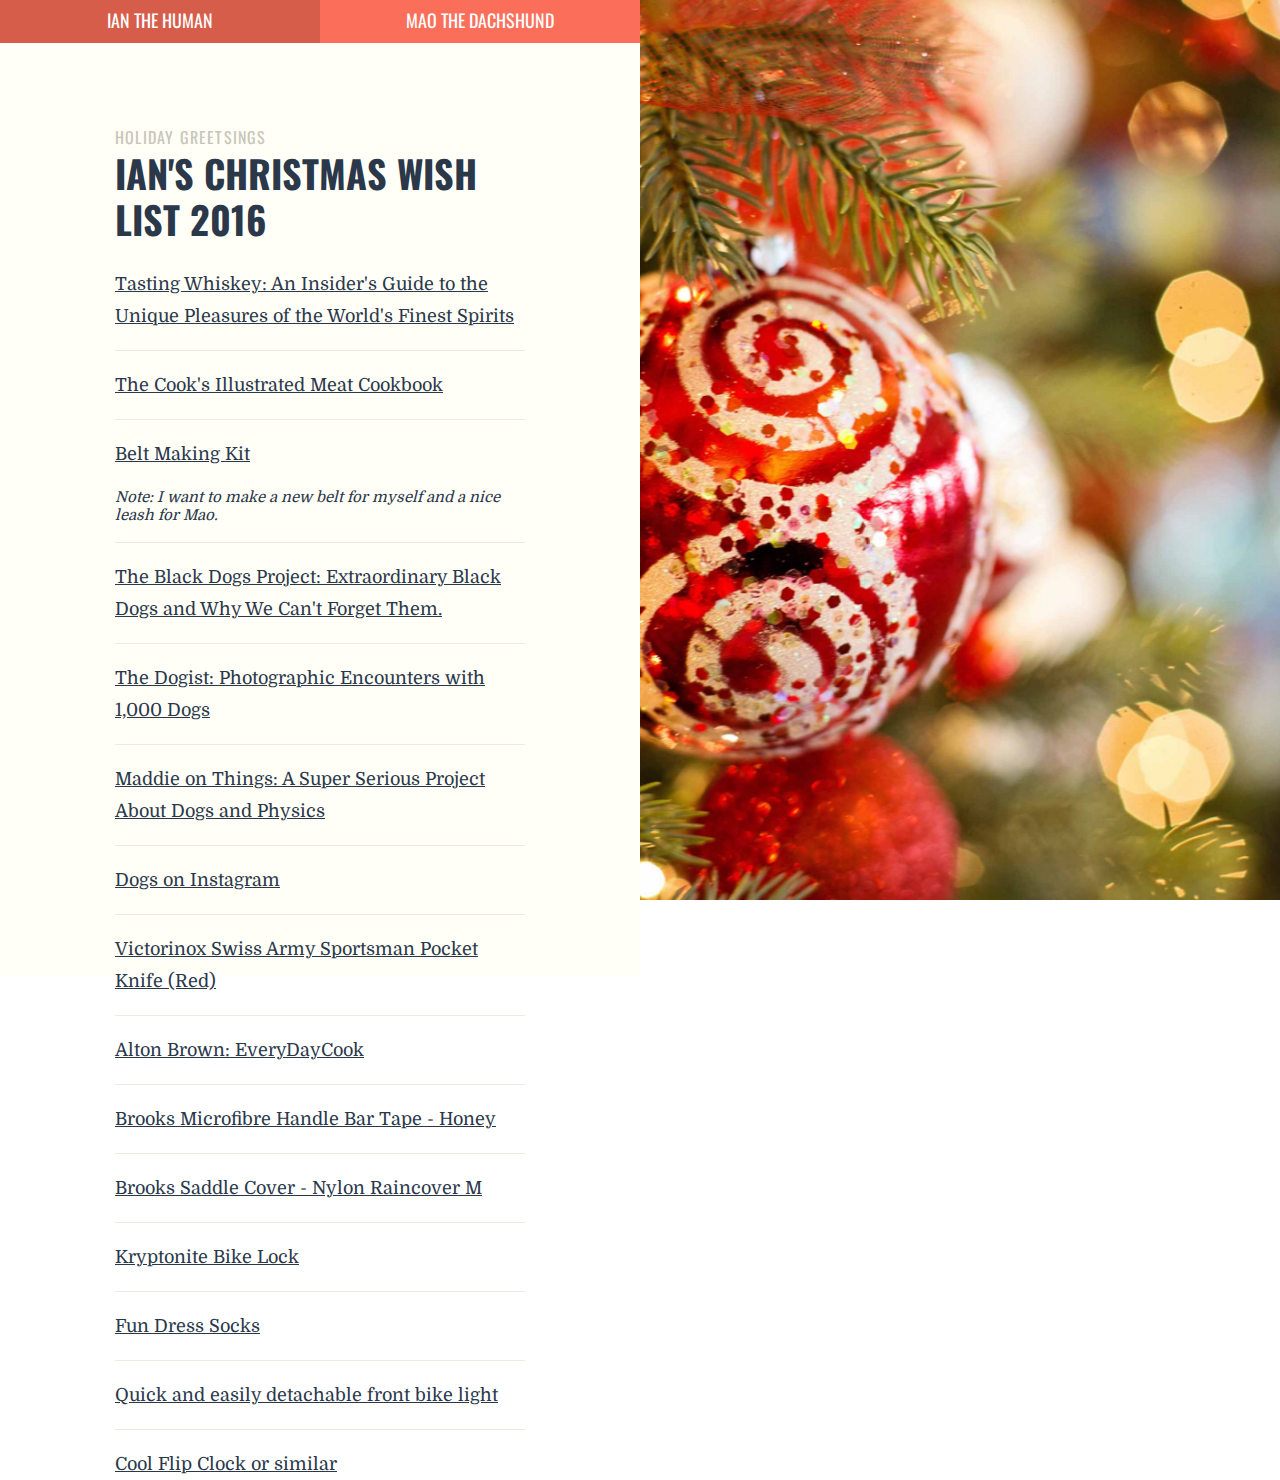
==== index.html @ 98490801 "Added cook books" ====
<DOCTYPE html>
    <head>
        <link rel="stylesheet" type="text/css" href="style.css">
        <link rel="stylesheet" type="text/css" href="mediaqueries.css">
        <link href="https://fonts.googleapis.com/css?family=Domine|Oswald" rel="stylesheet">
    </head>
    <body>
        <div class="main-content-container">
            <div class="navigation  flexbox">
                <a href="index.html" class="button  active">
                    Ian The Human
                </a>
                <a href="mao.html" class="button">
                    Mao The Dachshund
                </a>
            </div>
            <div class="main-content-scroll">
                <div class="main-content">
                    <div class="category-nav">

                    </div>
                    <div class="">
                        <div class="step-number">
                            Holiday Greetsings
                        </div>
                        <h1>Ian's Christmas Wish List 2016</h1>

                        <p>
                            <a href="https://smile.amazon.com/Tasting-Whiskey-Insiders-Pleasures-Spirits/dp/1612123015/" target="_blank">
                                Tasting Whiskey: An Insider's Guide to the Unique Pleasures of the World's Finest Spirits
                            </a>
                        </p>
                        <div class="divider"></div>
                        <p>
                            <a href="https://smile.amazon.com/dp/1936493861/" target="_blank">
                                The Cook's Illustrated Meat Cookbook
                            </a>
                        </p>
                        <div class="divider"></div>

                        <p>
                            <a href="http://jezebel.com/5993819/how-to-make-a-belt-from-scratch" target="_blank">
                                Belt Making Kit
                            </a>
                            <div class="note">
                                Note: I want to make a new belt for myself and a nice leash for Mao.
                            </div>
                        </p>
                        <div class="divider"></div>
                        <p>
                            <a href="https://smile.amazon.com/dp/1631060880/" target="_blank">
                                The Black Dogs Project: Extraordinary Black Dogs and Why We Can't Forget Them.
                            </a>
                        </p>
                        <div class="divider"></div>
                        <p>
                            <a href="https://smile.amazon.com/dp/1579656714/" target="_blank">
                                The Dogist: Photographic Encounters with 1,000 Dogs
                            </a>
                        </p>
                        <div class="divider"></div>
                        <p>
                            <a href="https://smile.amazon.com/dp/1452115567/" target="_blank">
                                Maddie on Things: A Super Serious Project About Dogs and Physics
                            </a>
                        </p>
                        <div class="divider"></div>
                        <p>
                            <a href="https://smile.amazon.com/dp/1452151970/" target="_blank">
                                Dogs on Instagram
                            </a>
                        </p>
                        <div class="divider"></div>
                        <p>
                            <a href="https://smile.amazon.com/Victorinox-Swiss-Sportsman-Pocket-Knife/dp/B0007QCO8I/" target="_blank">
                                Victorinox Swiss Army Sportsman Pocket Knife (Red)
                            </a>
                        </p>
                        <div class="divider"></div>
                        <p>
                            <a href="https://smile.amazon.com/Alton-Brown-EveryDayCook/dp/1101885718/" target="_blank">
                                Alton Brown: EveryDayCook
                            </a>
                        </p>
                        <div class="divider"></div>
                        <p>
                            <a href="http://www.brooksengland.com/en_us/accessories/grips-bar-tape/microfibre-1.html" target="_blank">
                                Brooks Microfibre Handle Bar Tape - Honey
                            </a>
                        </p>
                        <div class="divider"></div>
                        <p>
                            <a href="http://www.brooksengland.com/en_us/nylon-raincover.html" target="_blank">
                                Brooks Saddle Cover - Nylon Raincover M
                            </a>
                        </p>
                        <div class="divider"></div>
                        <p>
                            <a href="https://smile.amazon.com/Kryptonite-Evolution-Bicycle-FlexFrame-3-25-Inch/dp/B005YPK9VQ/" target="_blank">
                                Kryptonite Bike Lock
                            </a>
                        </p>
                        <div class="divider"></div>
                        <p>
                            <a href="http://www.happysocks.com/" target="_blank">
                                Fun Dress Socks
                            </a>
                        </p>
                        <div class="divider"></div>
                        <p>
                            <a href="https://smile.amazon.com/s/ref=sr_st_review-rank?keywords=bike+light&fst=as%3Aon&rh=n%3A3375251%2Cn%3A706814011%2Cn%3A3403201%2Cn%3A3403211%2Cn%3A2367799011%2Ck%3Abike+light&qid=1480986262&sort=review-rank" target="_blank">
                                Quick and easily detachable front bike light
                            </a>
                        </p>
                        <div class="divider"></div>
                        <p>
                            <a href="https://propertyfurniture.com/product/cifra-3-clock/" target="_blank">
                                Cool Flip Clock or similar
                            </a>
                        </p>




                    </div>
                </div>
            </div>
        </div>
        <div class="secondary-content">
<!--             <div class="image-note">
                <a href="https://www.instagram.com/maothedachshund/" target="_blank">
                    @MaoTheDachshund
                </a>
            </div> -->
            <div class="image ian">
                <!-- Background Imag Fill Here -->
            </div>
        </div>
    </body>
</html>
---- style.css ----
body {
    margin: 0;
    color: #2A384A;
    font-family: 'Domine', serif;
    font-size: 18px;
}

h1 {
    margin-top: 2px;
    color: #2A384A;
    font-family: 'Oswald', sans-serif;
    font-size: 38px;
    line-height: 1.2;
    text-transform: uppercase;
}
a {
    color: #2A384A;
}
a::visited {
    color: #2A384A;
}

strong {
    padding: 10px 15px;
    color: red;
    text-decoration: underline;
    background-color: yellow;
}
.note {
    font-size: 15px;
    font-style: italic;
}


.main-content-container {
    width: 50%;
    float: left;
    background-color: #FFFEF7;
}
.navigation {
    width: 50%;
    height: 40px;
    // Styling
    font-family: 'Oswald', sans-serif;
    background-color: red;
    // Flexbox
    display: -webkit-box;
    display: -moz-box;
    display: -ms-flexbox;
    display: -webkit-flex;
    display: flex;
    -webkit-align-items: center;
    -ms-flex-align: center;
    align-items: center;
}
.navigation .button {
    width: 50%;
    padding: 10px;
    color: white;
    font-family: 'Oswald', sans-serif;
    text-transform: uppercase;
    text-decoration: none;
    text-align: center;
    background-color: #FB6E59;
    cursor: pointer;
}
.navigation .button.active {
    background-color: #D75D4B;
}
.main-content-scroll {
    height: calc(100vh - 45px);
    position: relative;
    top: 5px;
}
.main-content {
    margin: 80px 115px;
}
.main-content p {
    line-height: 32px;
}
.main-content .divider {
    width: 100%;
    height: 1px;
    background-color: #EDEAE0;
}
.step-number {
    color: #C8C5B7;
    font-family: 'Oswald', sans-serif;
    font-size: 16px;
    text-transform: uppercase;
    letter-spacing: 1.2;
}

.secondary-content {
    width: 50%;
    float: left;
    position: fixed;
    height: 100vh;
    right: 0;
}
.secondary-content img  {
    width: 100%;
}
.secondary-content .image-note {
    position: absolute;
    top: 20px;
    right: 20px;
    width: 245px;
    padding: 20px;
    color: #5a6d82;
    font-size: 13px;
    font-style: italic;
    text-align: center;
    background-color: white;
    border: 3px solid #2A384A;
}
.secondary-content .image {
    height: 100%;
    width: 100%;
    background-position: center center;
    background-size: cover;
}
.secondary-content .image.ian {
    background-image: url('img/christmas-background-image.jpg');
}
.secondary-content .image.mao {
    background-image: url('img/maothedachshund.jpg');
    background-position: left center;
}



// Helps
// Flexbox
.flexbox {
    display: -webkit-box;
    display: -moz-box;
    display: -ms-flexbox;
    display: -webkit-flex;
    display: flex;
}
---- mediaqueries.css ----
/* Smartphones (portrait and landscape) ----------- */
@media only screen
and (min-width : 320px)
and (max-width : 480px) {
    .main-content-container {
        width: 100%;
    }
    .navigation {
        width: 100%;
    }
    .main-content {
        margin: 60px 55px;
    }
    .secondary-content {
        display: none;
    }

}

/* Smartphones (landscape) ----------- */
@media only screen
and (min-width : 321px) {
    .main-content-container {
        width: 100%;
    }
    .navigation {
        width: 100%;
    }
    // .main-content {
    //     margin: 60px 55px;
    // }
    .secondary-content {
        display: none;
    }
}

/* Smartphones (portrait) ----------- */
@media only screen
and (max-width : 320px) {
    .main-content-container {
        width: 100%;
    }
    .navigation {
        width: 100%;
    }
    .main-content {
        margin: 60px 55px;
    }
    .secondary-content {
        display: none;
    }
}

/* iPads (portrait and landscape) ----------- */
@media only screen
and (min-width : 768px)
and (max-width : 1024px) {
    .main-content-container {
        width: 100%;
    }
    .navigation {
        width: 100%;
    }
    .main-content {
        margin: 80px 155px;
    }

    .secondary-content {
        display: none;
    }
}

/* iPads (landscape) ----------- */
@media only screen
and (min-width : 768px)
and (max-width : 1024px)
and (orientation : landscape) {
    .main-content-container {
        width: 100%;
    }
    .navigation {
        width: 100%;
    }
    .secondary-content {
        display: none;
    }
}

/* iPads (portrait) ----------- */
@media only screen
and (min-width : 768px)
and (max-width : 1024px)
and (orientation : portrait) {
    .main-content-container {
        width: 100%;
    }
    .navigation {
        width: 100%;
    }
    .secondary-content {
        display: none;
    }
}

/* Desktops and laptops ----------- */
@media only screen
and (min-width : 1224px) {
    .main-content-container {
        width: 50%;
    }
    .secondary-content {
        display: block;
    }
}

/* Large screens ----------- */
@media only screen
and (min-width : 1824px) {
/* Styles */
}

/* iPhone 4 ----------- */
@media
only screen and (-webkit-min-device-pixel-ratio : 1.5),
only screen and (min-device-pixel-ratio : 1.5) {
/* Styles */
}
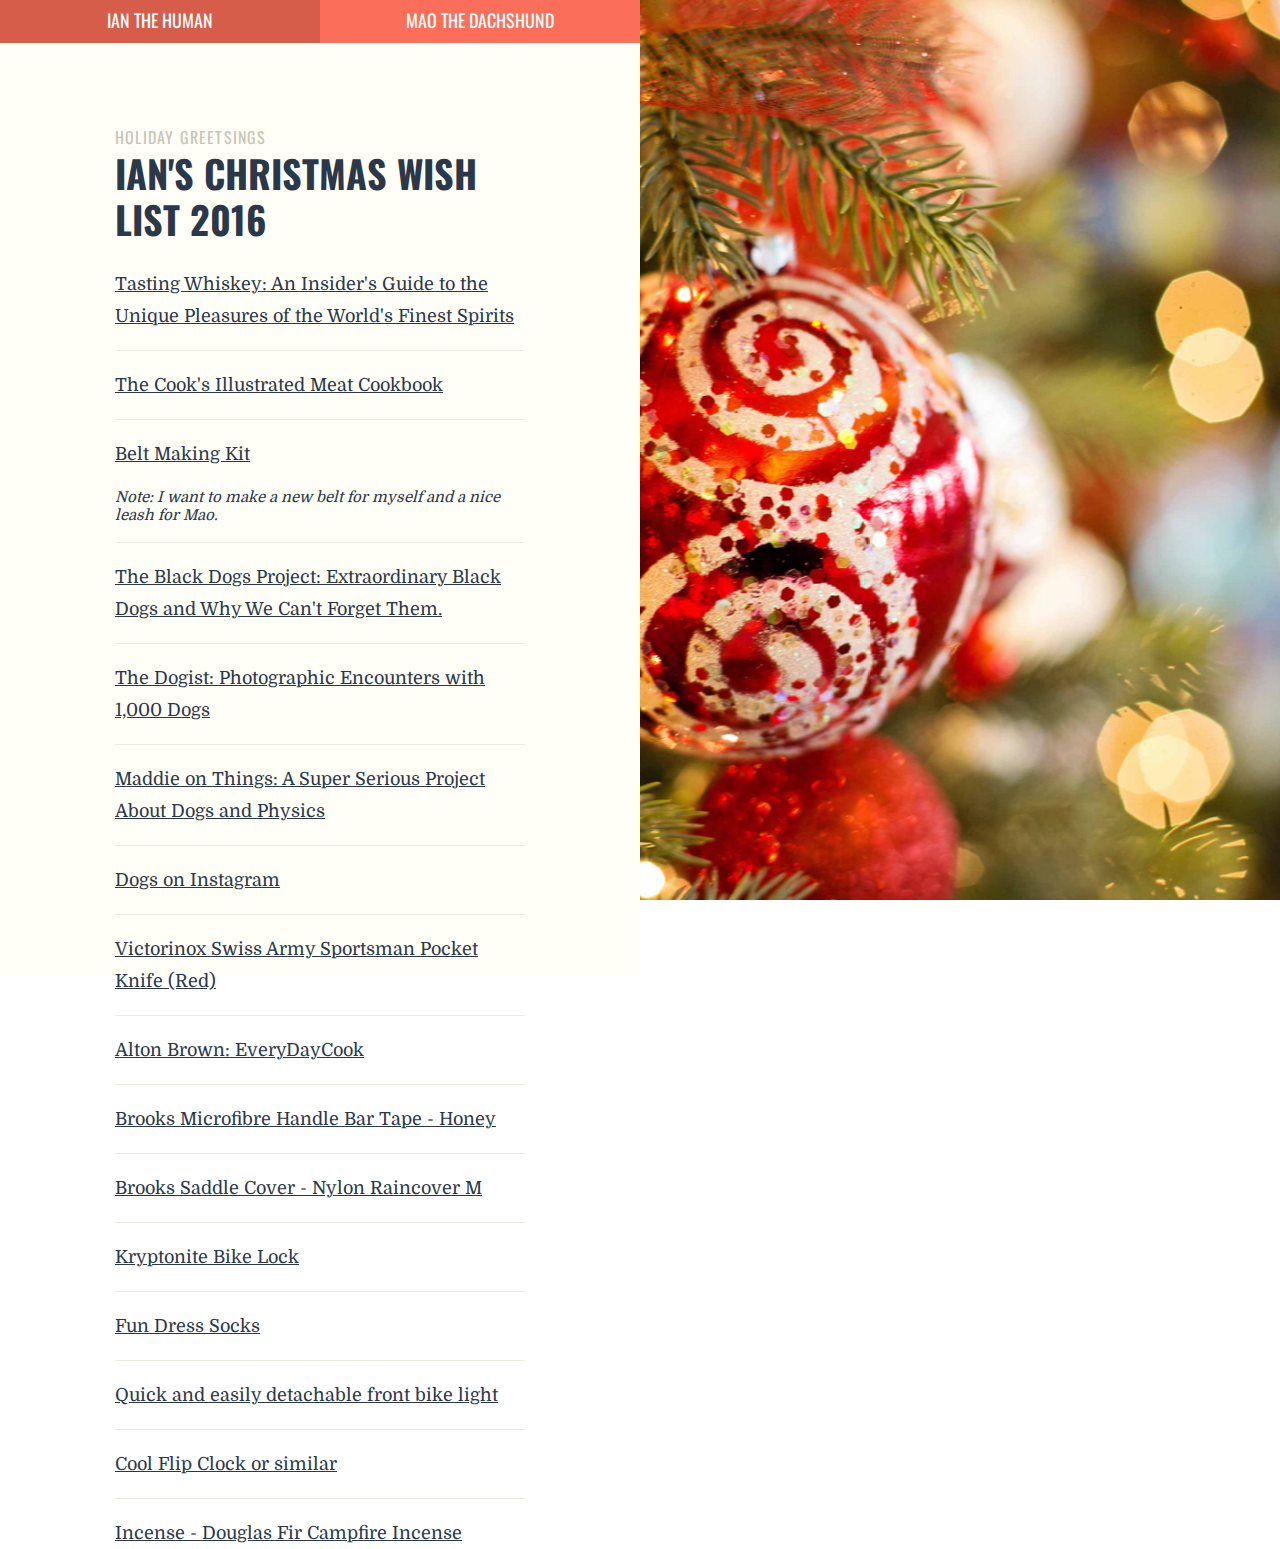
==== commit e1a8febc: "Added Incense" ====
--- a/index.html
+++ b/index.html
@@ -118,6 +118,12 @@
                                 Cool Flip Clock or similar
                             </a>
                         </p>
+                        <div class="divider"></div>
+                        <p>
+                            <a href="https://juniperridge.com/shop/douglas-fir-campfire-incense/" target="_blank">
+                                Incense - Douglas Fir Campfire Incense
+                            </a>
+                        </p>
 
 
 
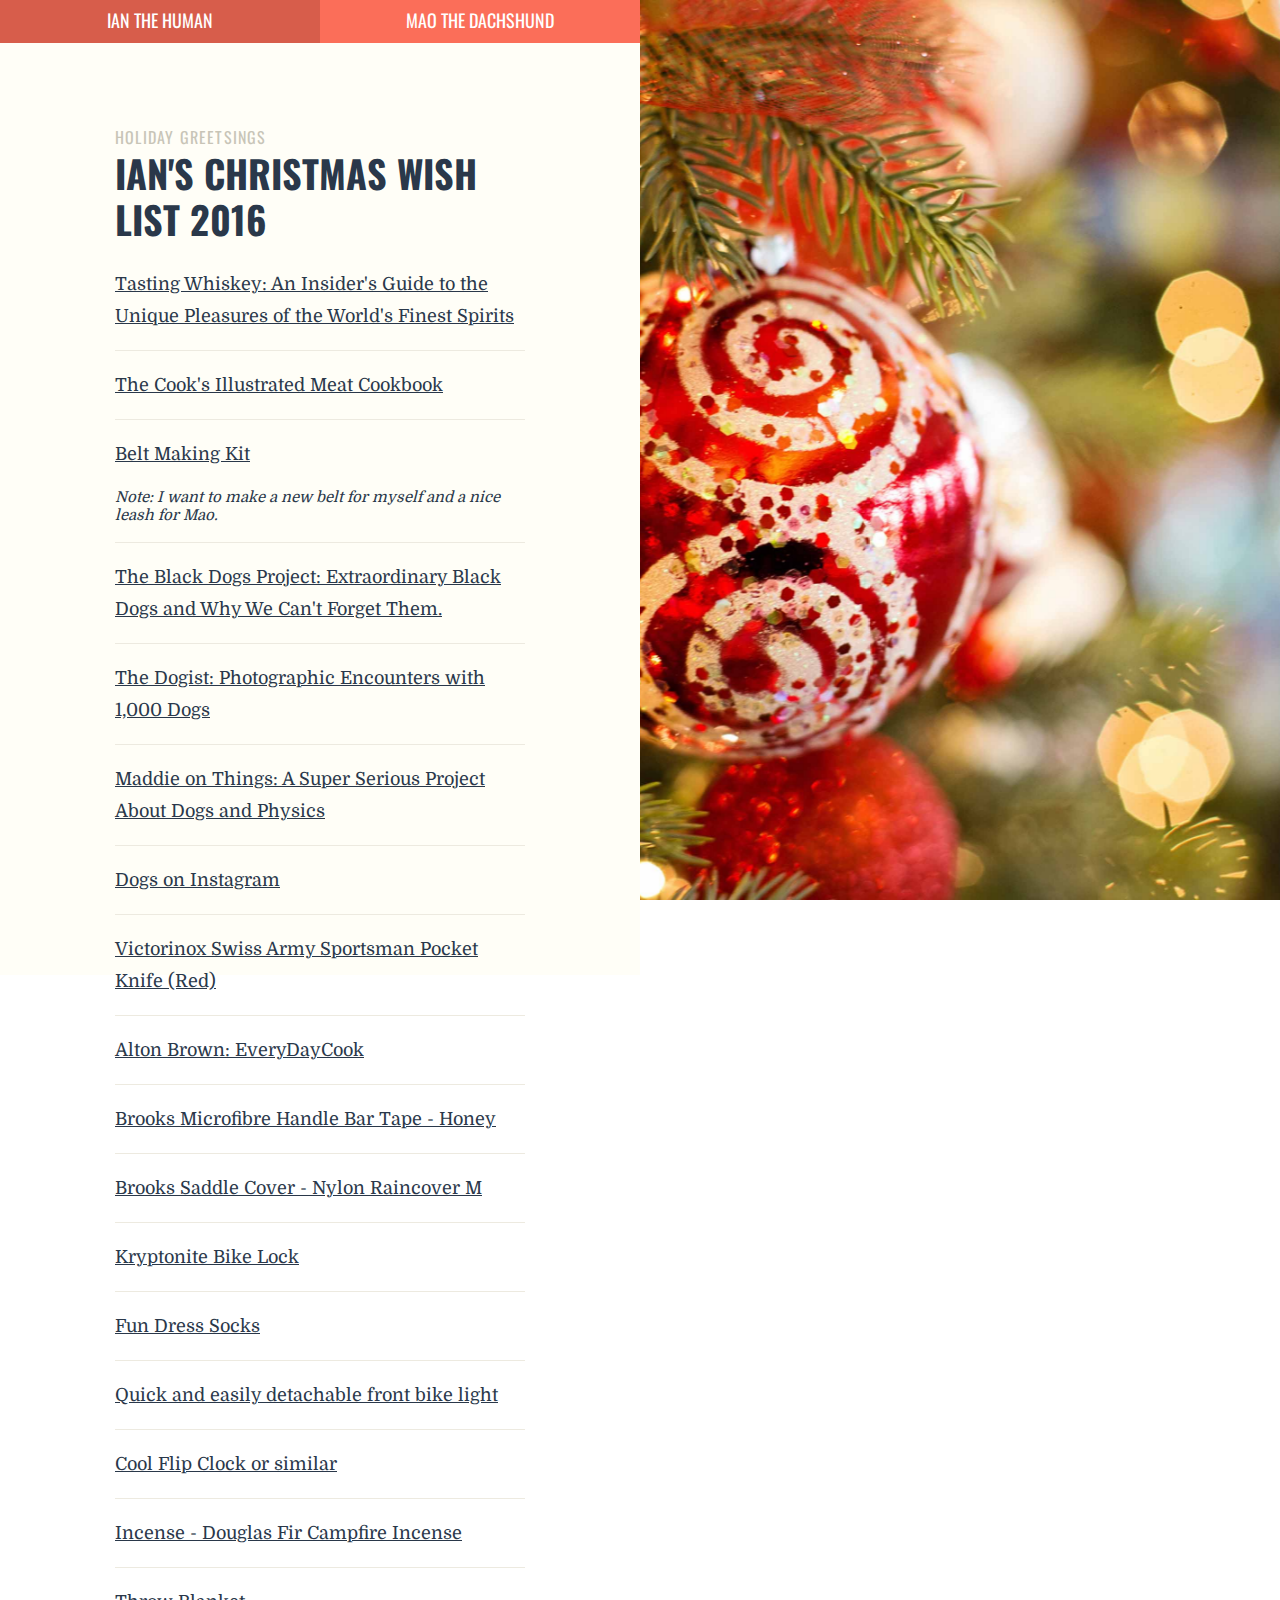
==== commit 4a0c9e8d: "Added: Throw Blanket" ====
--- a/index.html
+++ b/index.html
@@ -124,6 +124,14 @@
                                 Incense - Douglas Fir Campfire Incense
                             </a>
                         </p>
+                        <div class="divider"></div>
+                        <p>
+                            <a href="https://factory.jcrew.com/mens-clothing/accessories/home_gifts/PRDOVR~E0719/E0719.jsp" target="_blank">
+                                Throw Blanket
+                            </a>
+                        </p>
+
+
 
 
 
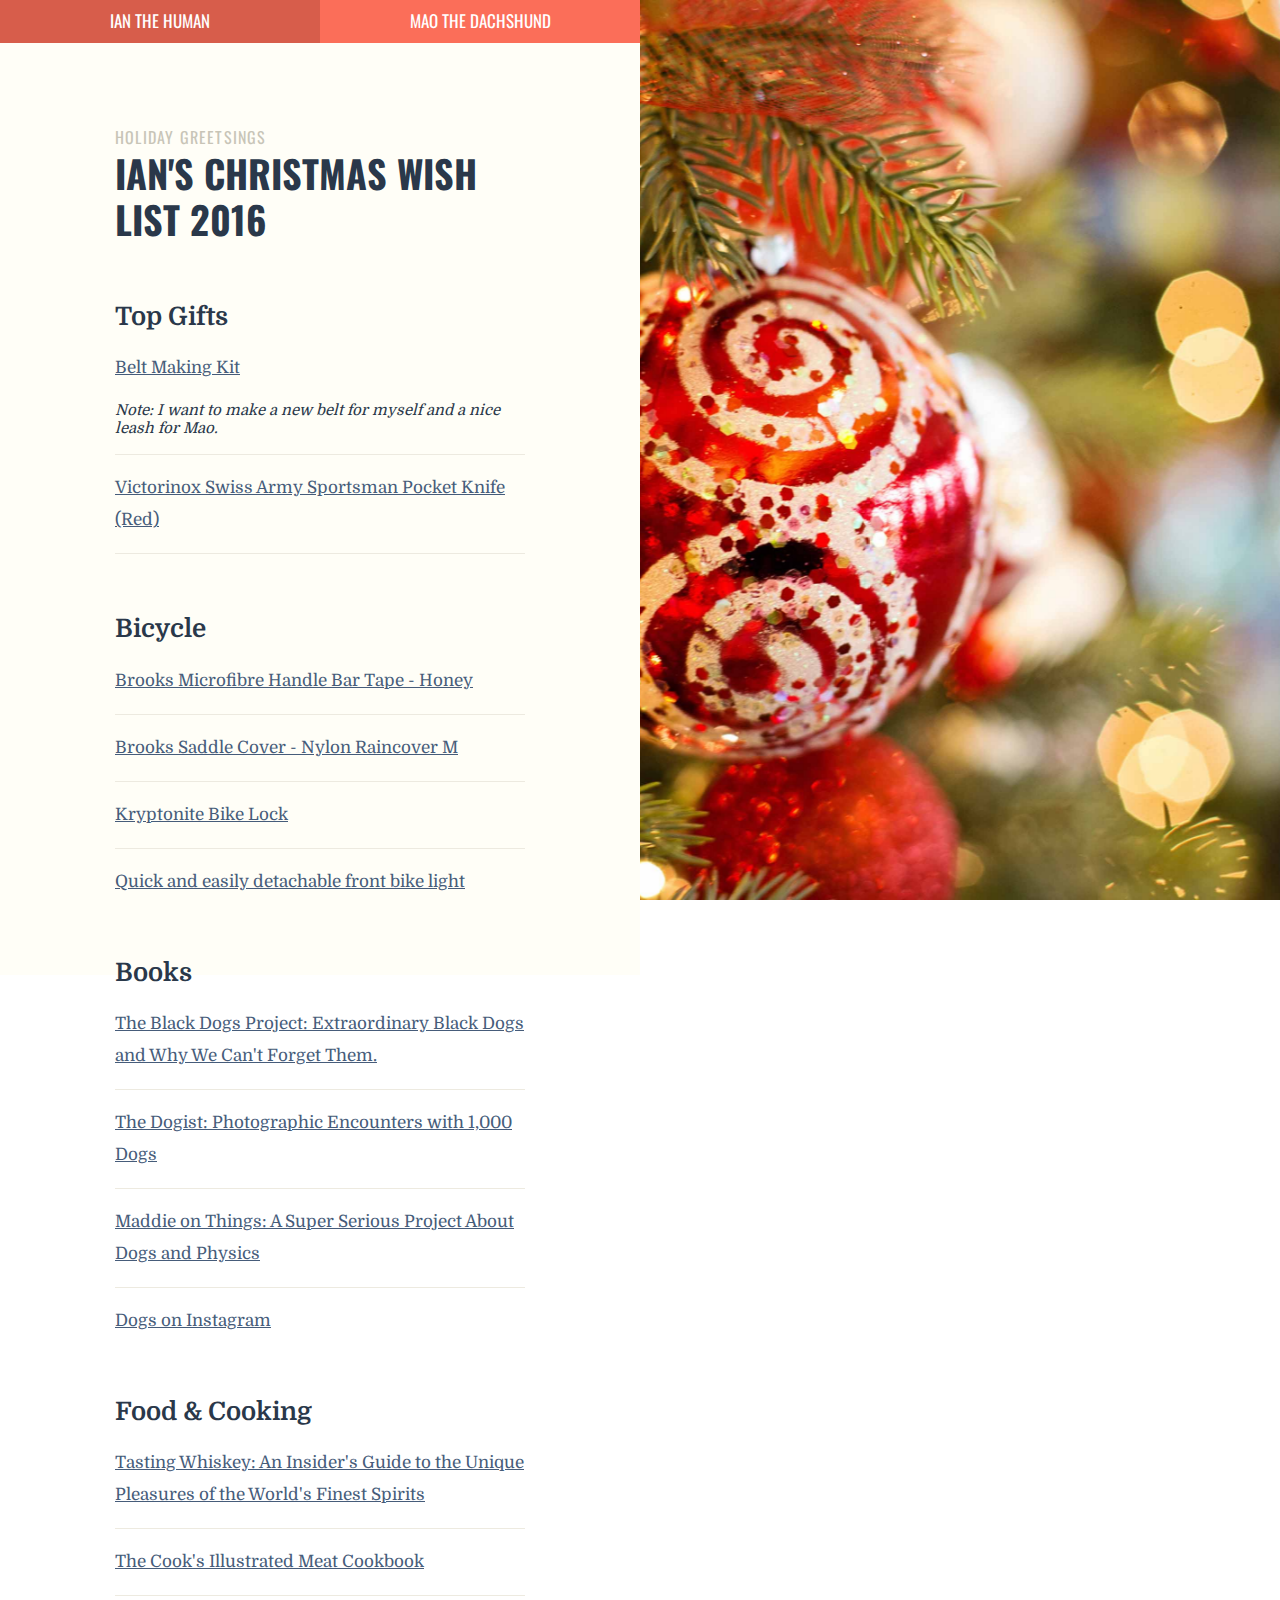
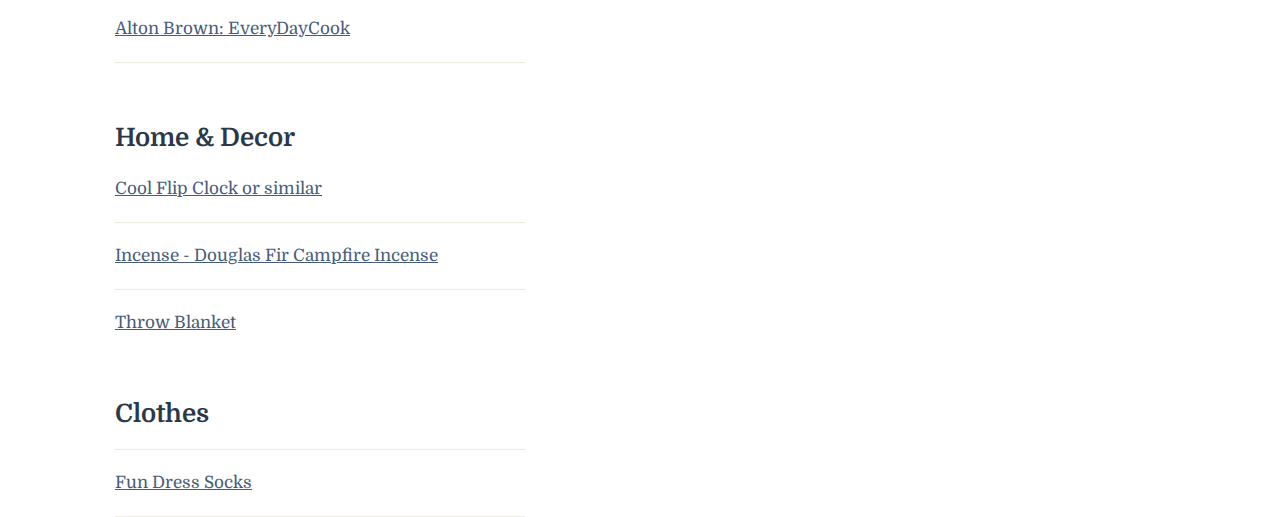
==== commit 911e4e11: "Organized list more" ====
--- a/index.html
+++ b/index.html
@@ -24,20 +24,7 @@
                             Holiday Greetsings
                         </div>
                         <h1>Ian's Christmas Wish List 2016</h1>
-
-                        <p>
-                            <a href="https://smile.amazon.com/Tasting-Whiskey-Insiders-Pleasures-Spirits/dp/1612123015/" target="_blank">
-                                Tasting Whiskey: An Insider's Guide to the Unique Pleasures of the World's Finest Spirits
-                            </a>
-                        </p>
-                        <div class="divider"></div>
-                        <p>
-                            <a href="https://smile.amazon.com/dp/1936493861/" target="_blank">
-                                The Cook's Illustrated Meat Cookbook
-                            </a>
-                        </p>
-                        <div class="divider"></div>
-
+                        <h2>Top Gifts</h2>
                         <p>
                             <a href="http://jezebel.com/5993819/how-to-make-a-belt-from-scratch" target="_blank">
                                 Belt Making Kit
@@ -47,6 +34,44 @@
                             </div>
                         </p>
                         <div class="divider"></div>
+                        <p>
+                            <a href="https://smile.amazon.com/Victorinox-Swiss-Sportsman-Pocket-Knife/dp/B0007QCO8I/" target="_blank">
+                                Victorinox Swiss Army Sportsman Pocket Knife (Red)
+                            </a>
+                        </p>
+                        <div class="divider"></div>
+
+                        <!-- BICYCLE -->
+                        <!-- ----- -->
+                        <h2>Bicycle</h2>
+                        <p>
+                            <a href="http://www.brooksengland.com/en_us/accessories/grips-bar-tape/microfibre-1.html" target="_blank">
+                                Brooks Microfibre Handle Bar Tape - Honey
+                            </a>
+                        </p>
+                        <div class="divider"></div>
+                        <p>
+                            <a href="http://www.brooksengland.com/en_us/nylon-raincover.html" target="_blank">
+                                Brooks Saddle Cover - Nylon Raincover M
+                            </a>
+                        </p>
+                        <div class="divider"></div>
+                        <p>
+                            <a href="https://smile.amazon.com/Kryptonite-Evolution-Bicycle-FlexFrame-3-25-Inch/dp/B005YPK9VQ/" target="_blank">
+                                Kryptonite Bike Lock
+                            </a>
+                        </p>
+                        <div class="divider"></div>
+                        <p>
+                            <a href="https://smile.amazon.com/s/ref=sr_st_review-rank?keywords=bike+light&fst=as%3Aon&rh=n%3A3375251%2Cn%3A706814011%2Cn%3A3403201%2Cn%3A3403211%2Cn%3A2367799011%2Ck%3Abike+light&qid=1480986262&sort=review-rank" target="_blank">
+                                Quick and easily detachable front bike light
+                            </a>
+                        </p>
+
+
+                        <!-- BOOKS -->
+                        <!-- ----- -->
+                        <h2>Books</h2>
                         <p>
                             <a href="https://smile.amazon.com/dp/1631060880/" target="_blank">
                                 The Black Dogs Project: Extraordinary Black Dogs and Why We Can't Forget Them.
@@ -70,10 +95,20 @@
                                 Dogs on Instagram
                             </a>
                         </p>
+
+
+                        <!-- FOOD & COOKING -->
+                        <!-- ----- -->
+                        <h2>Food & Cooking</h2>
+                        <p>
+                            <a href="https://smile.amazon.com/Tasting-Whiskey-Insiders-Pleasures-Spirits/dp/1612123015/" target="_blank">
+                                Tasting Whiskey: An Insider's Guide to the Unique Pleasures of the World's Finest Spirits
+                            </a>
+                        </p>
                         <div class="divider"></div>
                         <p>
-                            <a href="https://smile.amazon.com/Victorinox-Swiss-Sportsman-Pocket-Knife/dp/B0007QCO8I/" target="_blank">
-                                Victorinox Swiss Army Sportsman Pocket Knife (Red)
+                            <a href="https://smile.amazon.com/dp/1936493861/" target="_blank">
+                                The Cook's Illustrated Meat Cookbook
                             </a>
                         </p>
                         <div class="divider"></div>
@@ -83,36 +118,11 @@
                             </a>
                         </p>
                         <div class="divider"></div>
-                        <p>
-                            <a href="http://www.brooksengland.com/en_us/accessories/grips-bar-tape/microfibre-1.html" target="_blank">
-                                Brooks Microfibre Handle Bar Tape - Honey
-                            </a>
-                        </p>
-                        <div class="divider"></div>
-                        <p>
-                            <a href="http://www.brooksengland.com/en_us/nylon-raincover.html" target="_blank">
-                                Brooks Saddle Cover - Nylon Raincover M
-                            </a>
-                        </p>
-                        <div class="divider"></div>
-                        <p>
-                            <a href="https://smile.amazon.com/Kryptonite-Evolution-Bicycle-FlexFrame-3-25-Inch/dp/B005YPK9VQ/" target="_blank">
-                                Kryptonite Bike Lock
-                            </a>
-                        </p>
-                        <div class="divider"></div>
-                        <p>
-                            <a href="http://www.happysocks.com/" target="_blank">
-                                Fun Dress Socks
-                            </a>
-                        </p>
-                        <div class="divider"></div>
-                        <p>
-                            <a href="https://smile.amazon.com/s/ref=sr_st_review-rank?keywords=bike+light&fst=as%3Aon&rh=n%3A3375251%2Cn%3A706814011%2Cn%3A3403201%2Cn%3A3403211%2Cn%3A2367799011%2Ck%3Abike+light&qid=1480986262&sort=review-rank" target="_blank">
-                                Quick and easily detachable front bike light
-                            </a>
-                        </p>
-                        <div class="divider"></div>
+
+
+                        <!-- HOME & DECOR -->
+                        <!-- ----- -->
+                        <h2>Home & Decor</h2>
                         <p>
                             <a href="https://propertyfurniture.com/product/cifra-3-clock/" target="_blank">
                                 Cool Flip Clock or similar
@@ -131,7 +141,16 @@
                             </a>
                         </p>
 
-
+                        <!-- CLOTHING -->
+                        <!-- ----- -->
+                        <h2>Clothes</h2>
+                        <div class="divider"></div>
+                        <p>
+                            <a href="http://www.happysocks.com/" target="_blank">
+                                Fun Dress Socks
+                            </a>
+                        </p>
+                        <div class="divider"></div>
 
 
 
--- a/style.css
+++ b/style.css
@@ -2,7 +2,7 @@
     margin: 0;
     color: #2A384A;
     font-family: 'Domine', serif;
-    font-size: 18px;
+    font-size: 17px;
 }
 
 h1 {
@@ -13,11 +13,14 @@
     line-height: 1.2;
     text-transform: uppercase;
 }
+h2 {
+    margin-top: 60px;
+}
 a {
-    color: #2A384A;
+    color: #465C7A;
 }
 a::visited {
-    color: #2A384A;
+    color: #465C7A;
 }
 
 strong {
@@ -29,6 +32,9 @@
 .note {
     font-size: 15px;
     font-style: italic;
+}
+.emoji img {
+    height: 20px;
 }
 
 
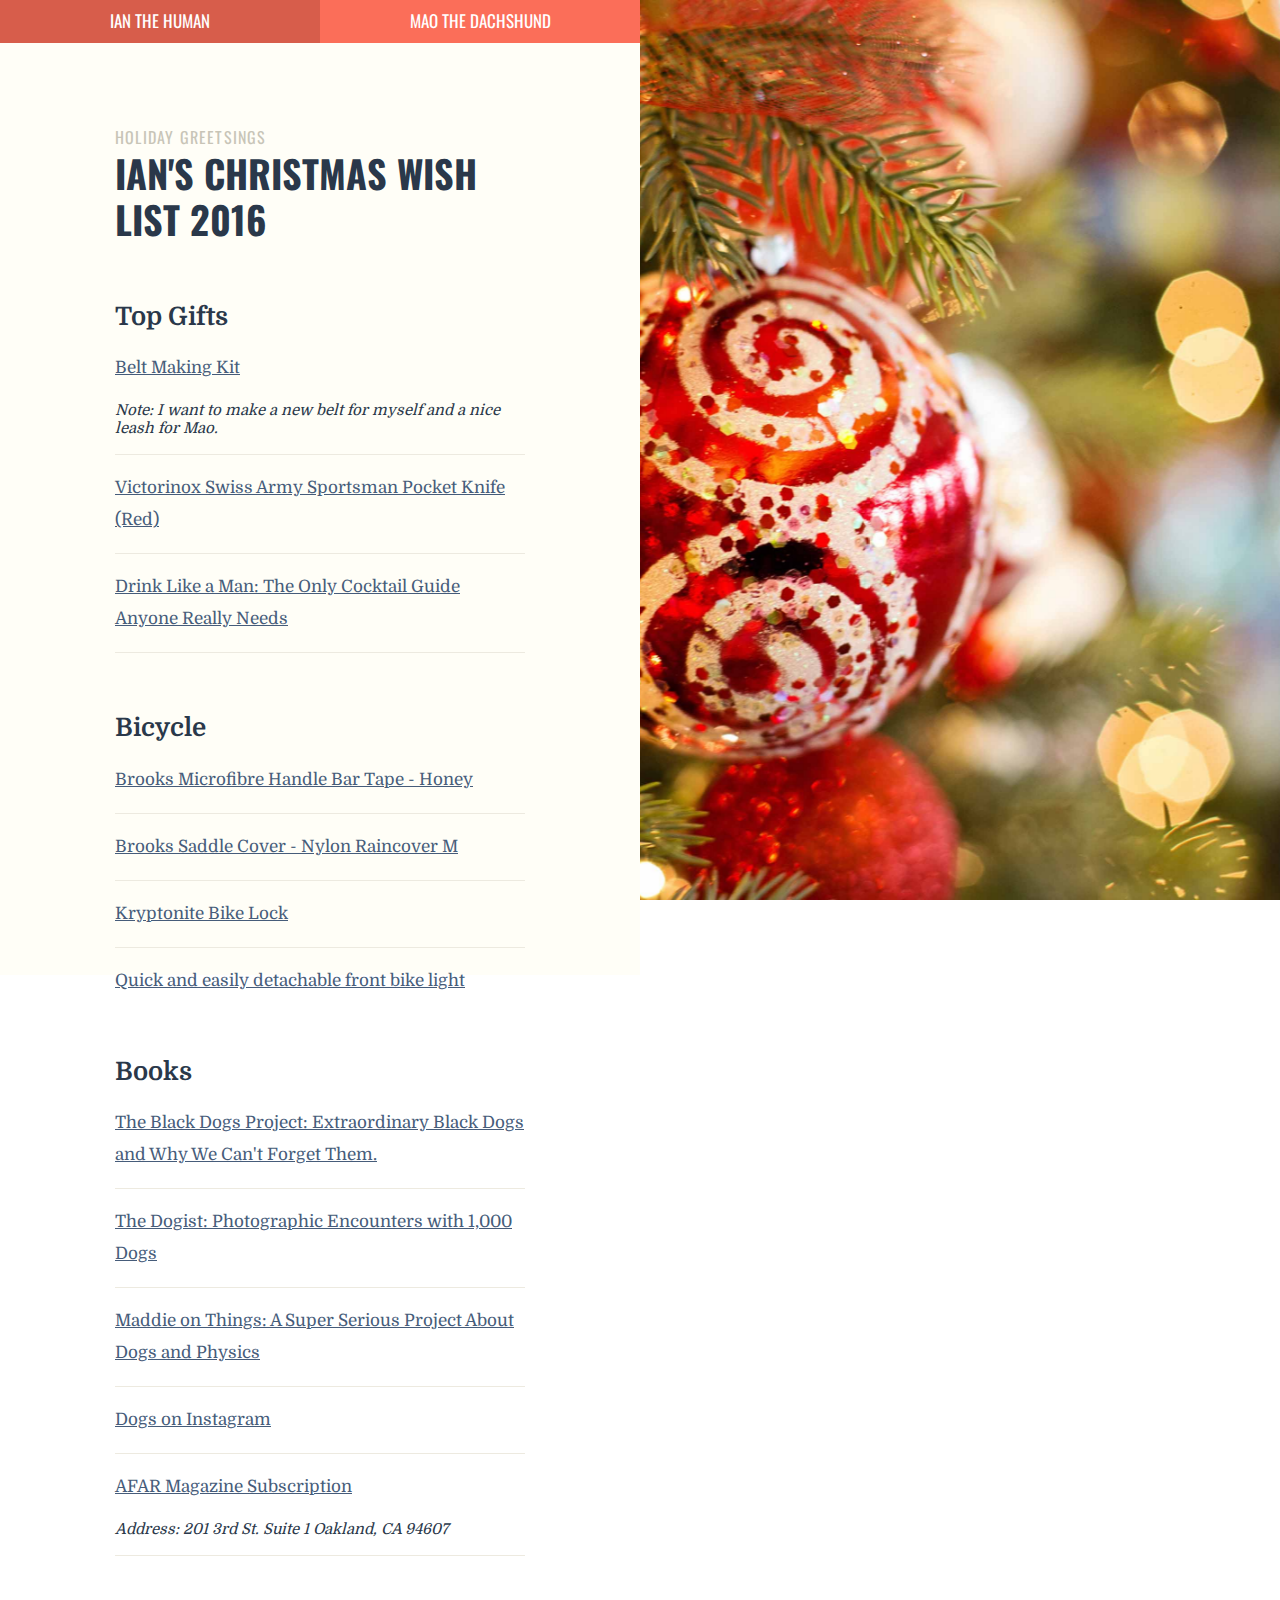
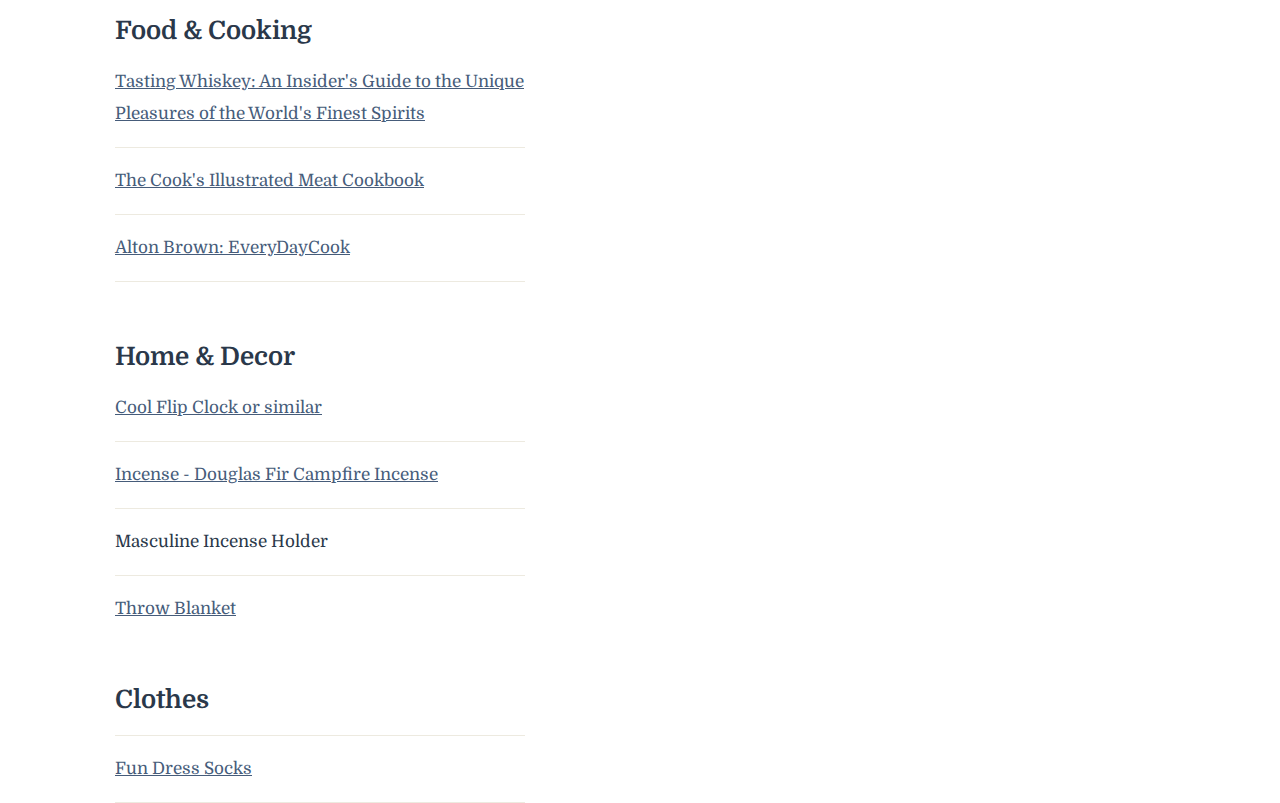
==== commit 55e5259f: "Added more items" ====
--- a/index.html
+++ b/index.html
@@ -24,6 +24,7 @@
                             Holiday Greetsings
                         </div>
                         <h1>Ian's Christmas Wish List 2016</h1>
+
                         <h2>Top Gifts</h2>
                         <p>
                             <a href="http://jezebel.com/5993819/how-to-make-a-belt-from-scratch" target="_blank">
@@ -37,6 +38,12 @@
                         <p>
                             <a href="https://smile.amazon.com/Victorinox-Swiss-Sportsman-Pocket-Knife/dp/B0007QCO8I/" target="_blank">
                                 Victorinox Swiss Army Sportsman Pocket Knife (Red)
+                            </a>
+                        </p>
+                        <div class="divider"></div>
+                        <p>
+                            <a href="https://smile.amazon.com/Drink-Like-Man-Cocktail-Anyone/dp/1452132704/" target="_blank">
+                                Drink Like a Man: The Only Cocktail Guide Anyone Really Needs
                             </a>
                         </p>
                         <div class="divider"></div>
@@ -95,6 +102,19 @@
                                 Dogs on Instagram
                             </a>
                         </p>
+                        <div class="divider"></div>
+                        <p>
+                            <a href="https://w1.buysub.com/pubs/AF/AFA/Gift_Master_2015.jsp?cds_page_id=191163&cds_mag_code=AFA&id=1481224901013&lsid=63431321410030872&vid=1" target="_blank">
+                                AFAR Magazine Subscription
+                            </a>
+                            <div class="note">
+                                <em>Address: 201 3rd St. Suite 1 Oakland, CA 94607</em>
+                            </div>
+                        </p>
+                        <div class="divider"></div>
+
+
+
 
 
                         <!-- FOOD & COOKING -->
@@ -136,6 +156,10 @@
                         </p>
                         <div class="divider"></div>
                         <p>
+                            Masculine Incense Holder
+                        </p>
+                        <div class="divider"></div>
+                        <p>
                             <a href="https://factory.jcrew.com/mens-clothing/accessories/home_gifts/PRDOVR~E0719/E0719.jsp" target="_blank">
                                 Throw Blanket
                             </a>
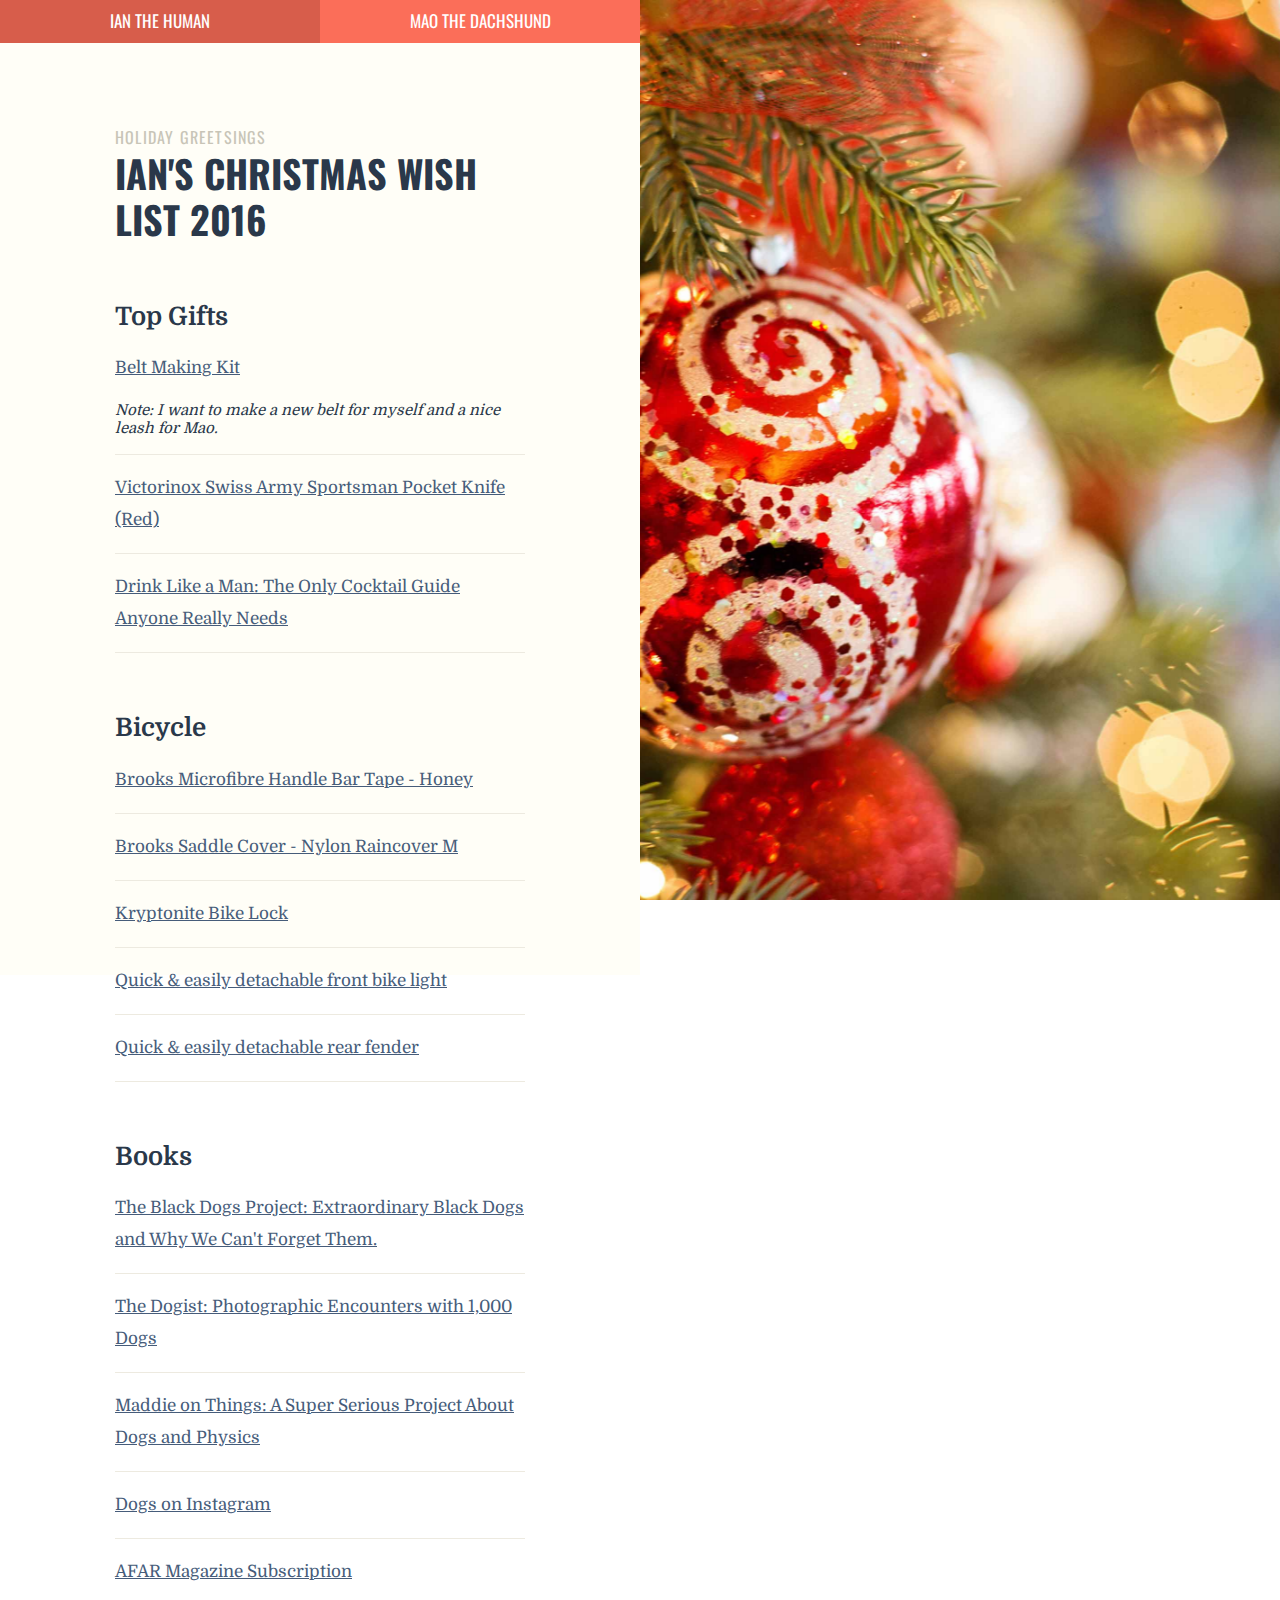
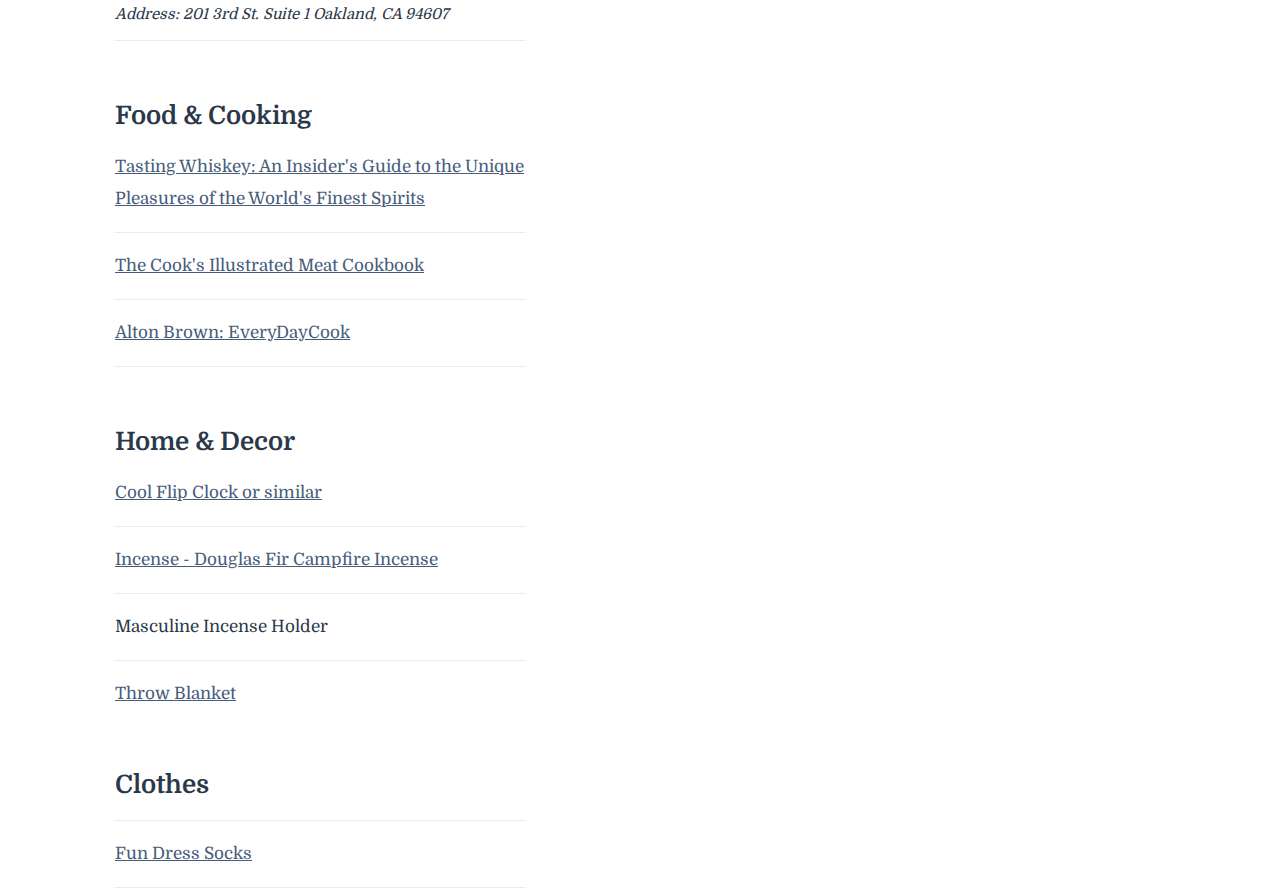
==== commit b3cb31da: "Added - Fender" ====
--- a/index.html
+++ b/index.html
@@ -71,9 +71,16 @@
                         <div class="divider"></div>
                         <p>
                             <a href="https://smile.amazon.com/s/ref=sr_st_review-rank?keywords=bike+light&fst=as%3Aon&rh=n%3A3375251%2Cn%3A706814011%2Cn%3A3403201%2Cn%3A3403211%2Cn%3A2367799011%2Ck%3Abike+light&qid=1480986262&sort=review-rank" target="_blank">
-                                Quick and easily detachable front bike light
-                            </a>
-                        </p>
+                                Quick & easily detachable front bike light
+                            </a>
+                        </p>
+                        <div class="divider"></div>
+                        <p>
+                            <a href="https://smile.amazon.com/X-Tra-Rear-Bicycle-Fender-wheels/dp/B000X61N2A/" target="_blank">
+                                Quick & easily detachable rear fender
+                            </a>
+                        </p>
+                        <div class="divider"></div>
 
 
                         <!-- BOOKS -->
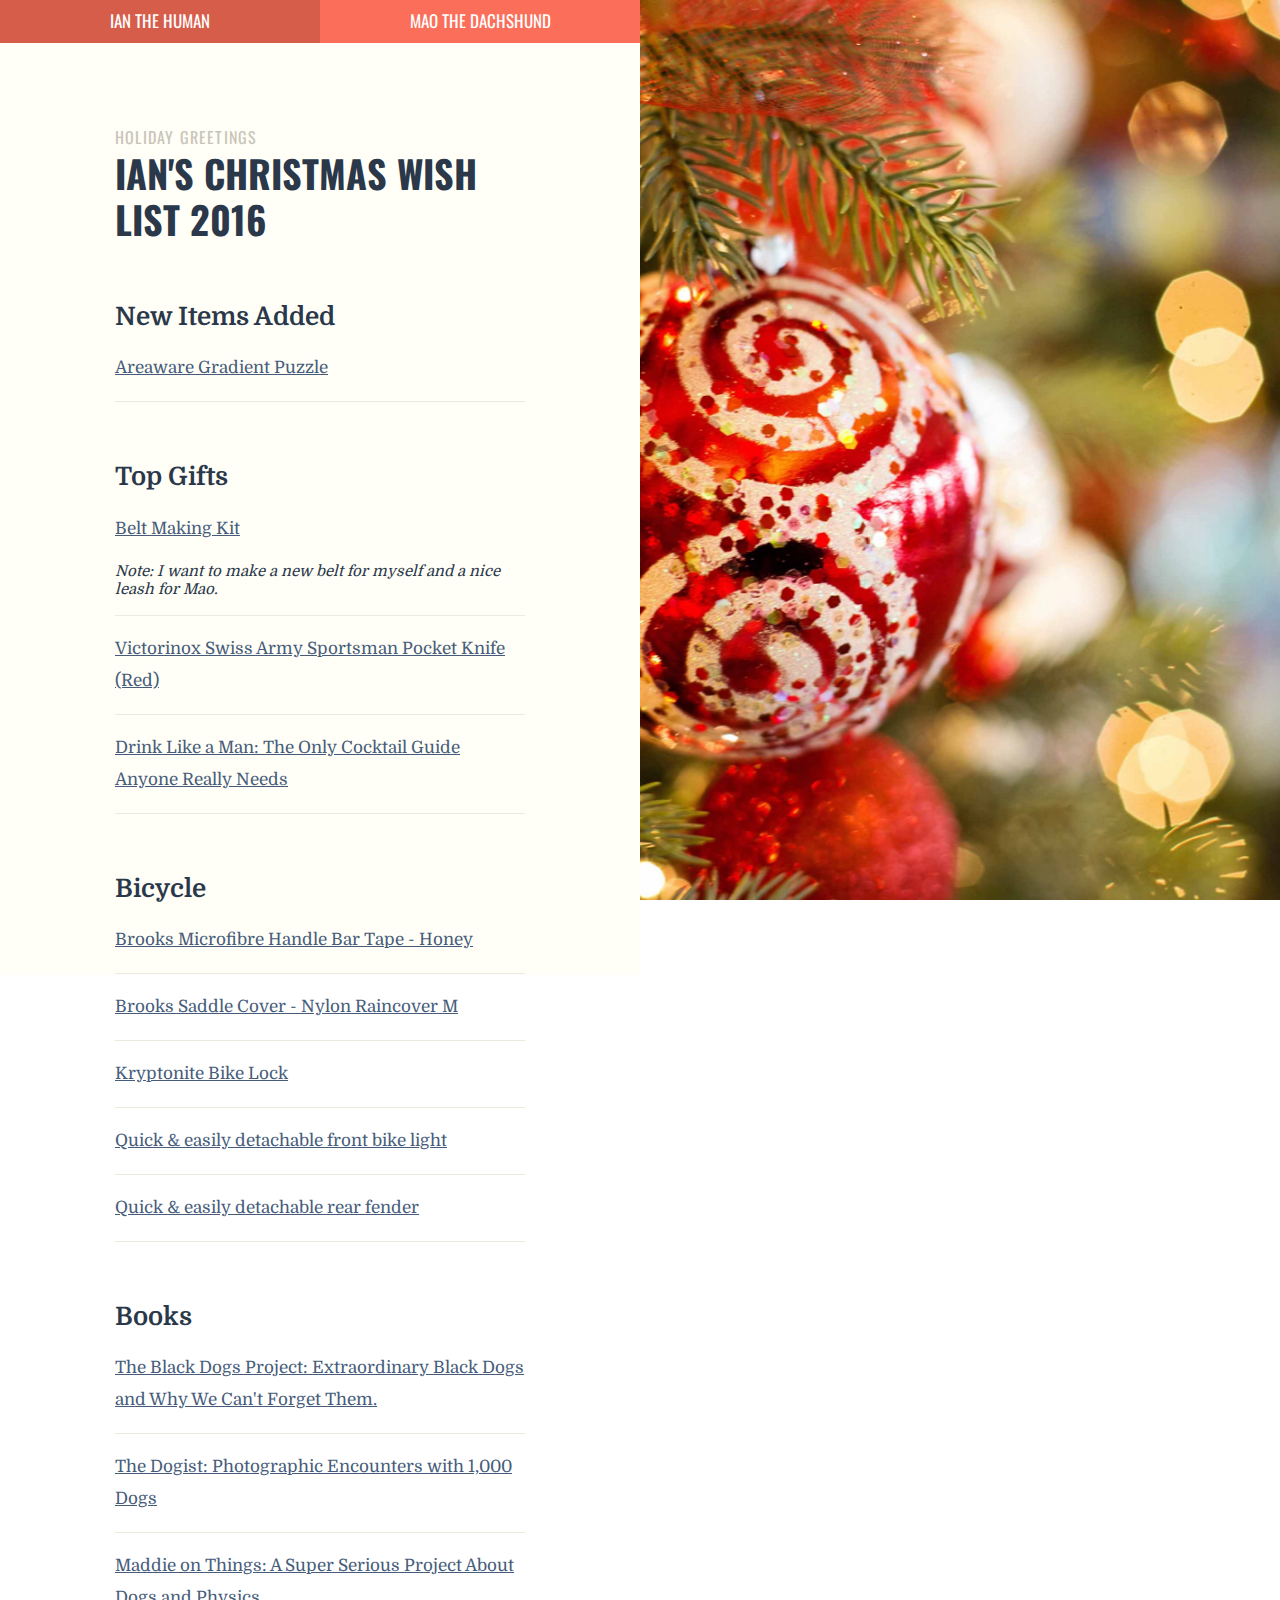
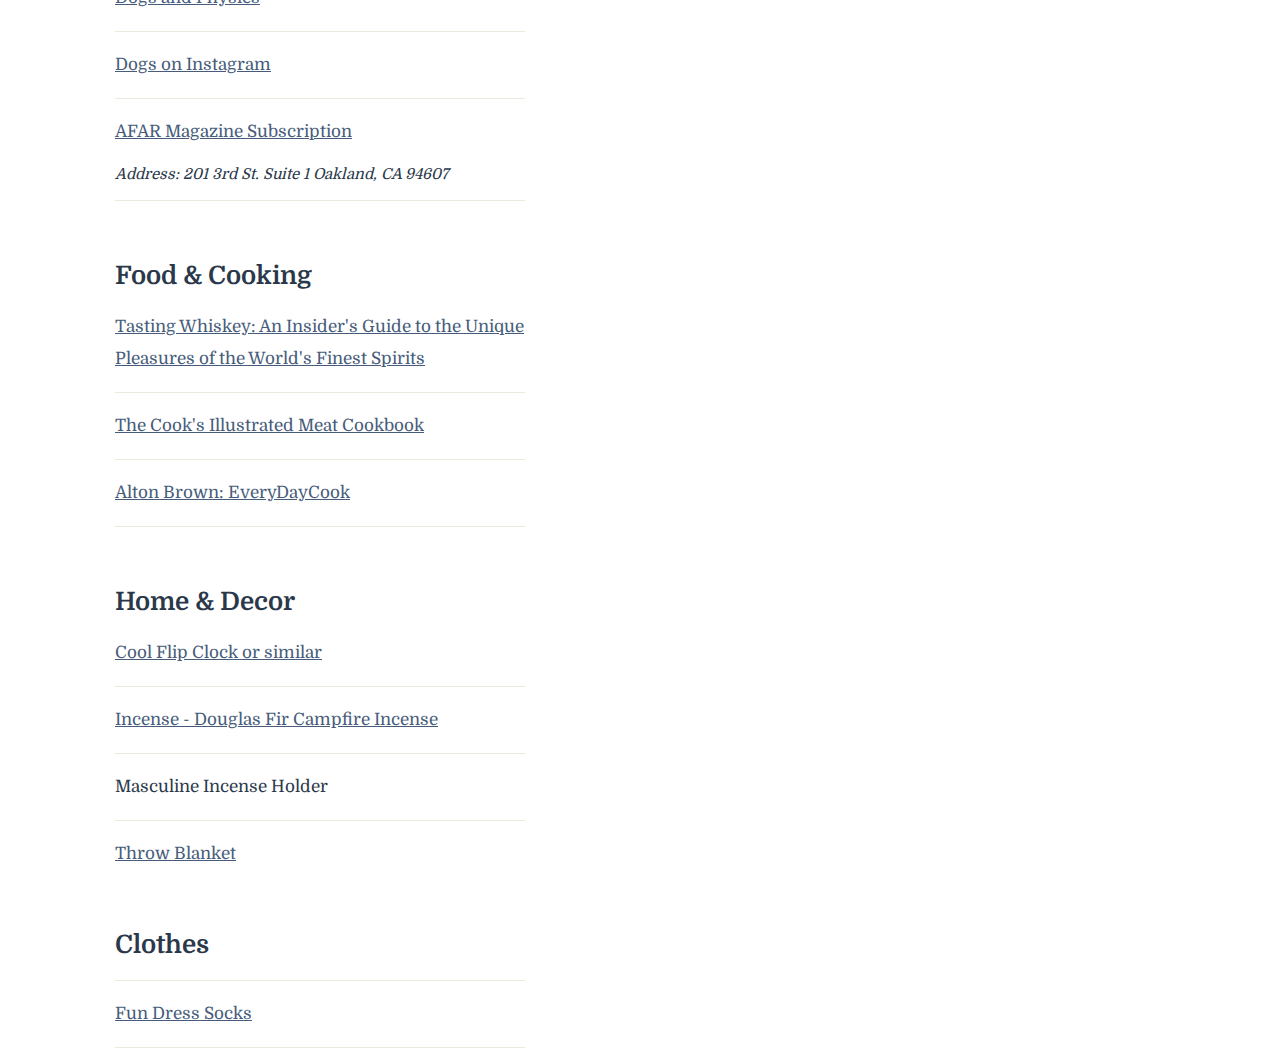
==== commit 4649eabc: "Gradient Puzzle" ====
--- a/index.html
+++ b/index.html
@@ -21,9 +21,18 @@
                     </div>
                     <div class="">
                         <div class="step-number">
-                            Holiday Greetsings
+                            Holiday Greetings
                         </div>
                         <h1>Ian's Christmas Wish List 2016</h1>
+
+                        <h2>New Items Added</h2>
+
+                        <p>
+                            <a href="https://smile.amazon.com/Areaware-BWPGBG-Gradient-Puzzle/dp/B00UVA6FBM" target="_blank">
+                                Areaware Gradient Puzzle
+                            </a>
+                        </p>
+                        <div class="divider"></div>
 
                         <h2>Top Gifts</h2>
                         <p>
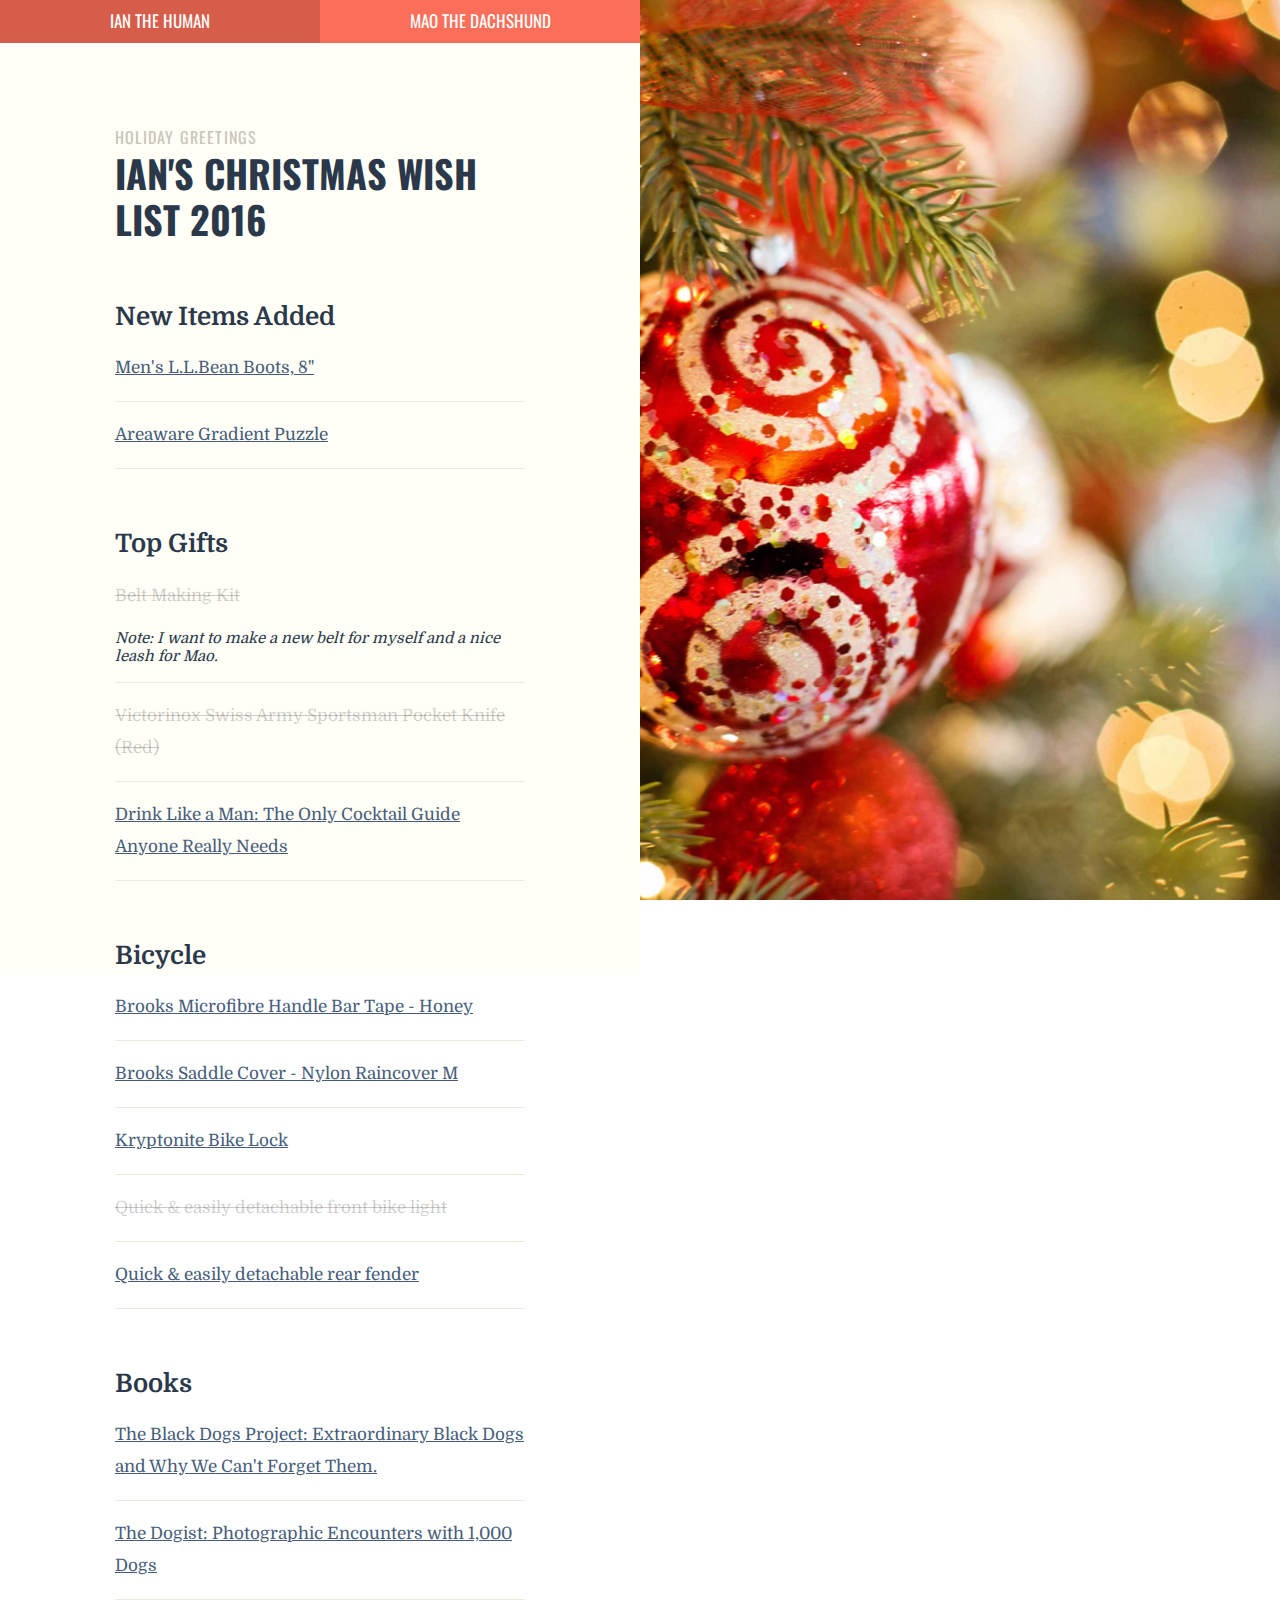
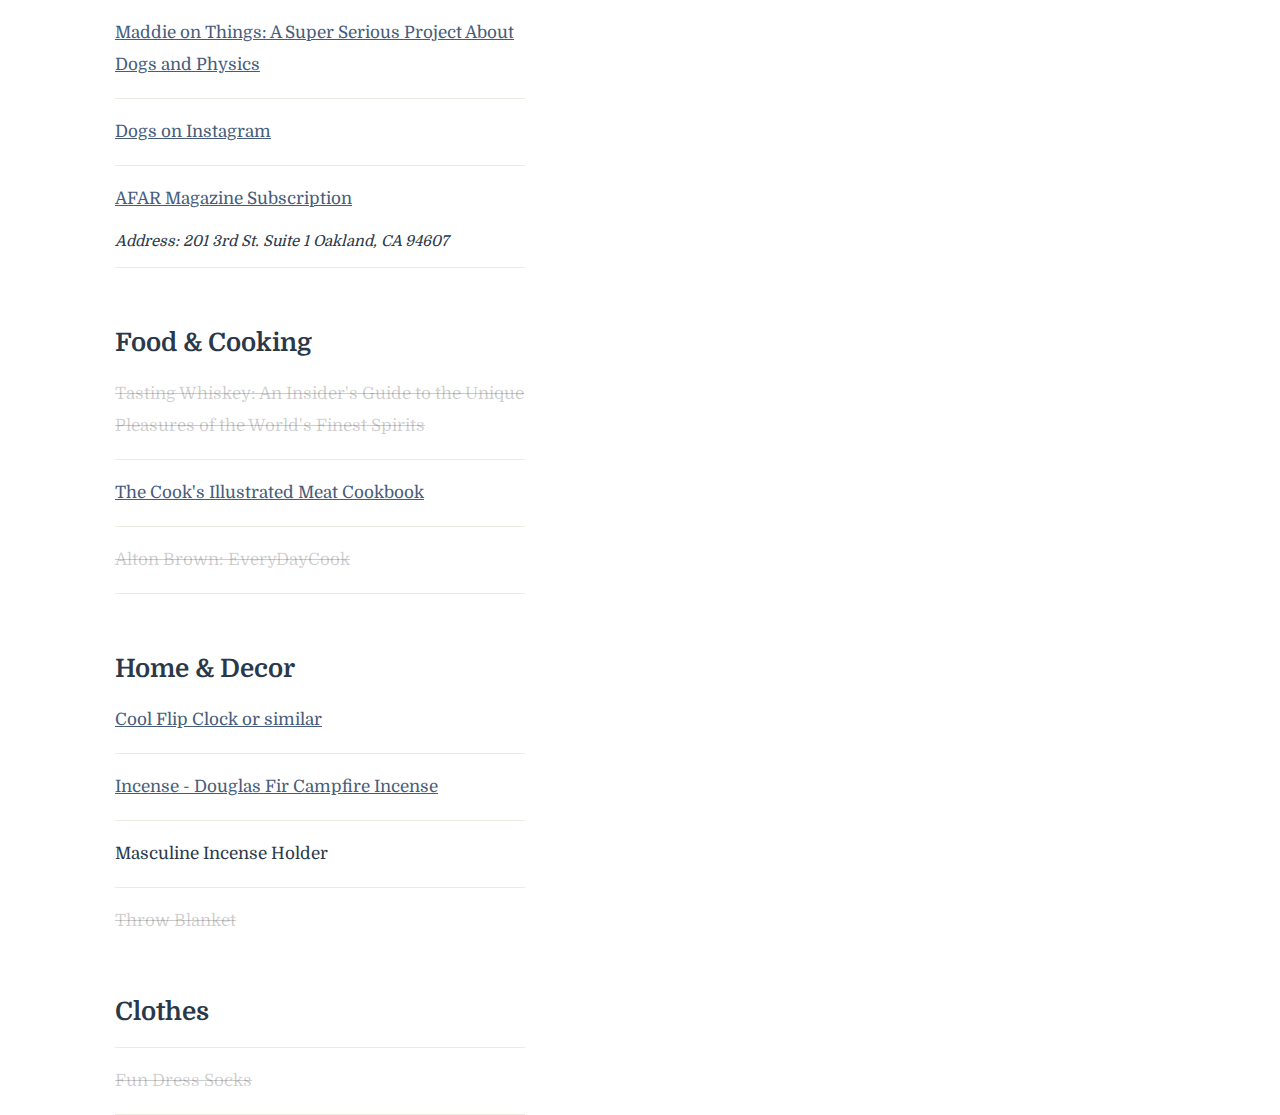
==== commit 139b66cb: "Removed some things that I received for Christmas" ====
--- a/index.html
+++ b/index.html
@@ -28,6 +28,12 @@
                         <h2>New Items Added</h2>
 
                         <p>
+                            <a href="http://www.llbean.com/llb/shop/31179?feat=506697-GN2&page=men-s-l-l-bean-boots-8" target="_blank">
+                                Men's L.L.Bean Boots, 8"
+                            </a>
+                        </p>
+                        <div class="divider"></div>
+                        <p>
                             <a href="https://smile.amazon.com/Areaware-BWPGBG-Gradient-Puzzle/dp/B00UVA6FBM" target="_blank">
                                 Areaware Gradient Puzzle
                             </a>
@@ -35,7 +41,7 @@
                         <div class="divider"></div>
 
                         <h2>Top Gifts</h2>
-                        <p>
+                        <p class="disable">
                             <a href="http://jezebel.com/5993819/how-to-make-a-belt-from-scratch" target="_blank">
                                 Belt Making Kit
                             </a>
@@ -44,7 +50,7 @@
                             </div>
                         </p>
                         <div class="divider"></div>
-                        <p>
+                        <p class="disable">
                             <a href="https://smile.amazon.com/Victorinox-Swiss-Sportsman-Pocket-Knife/dp/B0007QCO8I/" target="_blank">
                                 Victorinox Swiss Army Sportsman Pocket Knife (Red)
                             </a>
@@ -78,7 +84,7 @@
                             </a>
                         </p>
                         <div class="divider"></div>
-                        <p>
+                        <p class="disable">
                             <a href="https://smile.amazon.com/s/ref=sr_st_review-rank?keywords=bike+light&fst=as%3Aon&rh=n%3A3375251%2Cn%3A706814011%2Cn%3A3403201%2Cn%3A3403211%2Cn%3A2367799011%2Ck%3Abike+light&qid=1480986262&sort=review-rank" target="_blank">
                                 Quick & easily detachable front bike light
                             </a>
@@ -136,7 +142,7 @@
                         <!-- FOOD & COOKING -->
                         <!-- ----- -->
                         <h2>Food & Cooking</h2>
-                        <p>
+                        <p class="disable">
                             <a href="https://smile.amazon.com/Tasting-Whiskey-Insiders-Pleasures-Spirits/dp/1612123015/" target="_blank">
                                 Tasting Whiskey: An Insider's Guide to the Unique Pleasures of the World's Finest Spirits
                             </a>
@@ -148,7 +154,7 @@
                             </a>
                         </p>
                         <div class="divider"></div>
-                        <p>
+                        <p class="disable">
                             <a href="https://smile.amazon.com/Alton-Brown-EveryDayCook/dp/1101885718/" target="_blank">
                                 Alton Brown: EveryDayCook
                             </a>
@@ -175,7 +181,7 @@
                             Masculine Incense Holder
                         </p>
                         <div class="divider"></div>
-                        <p>
+                        <p class="disable">
                             <a href="https://factory.jcrew.com/mens-clothing/accessories/home_gifts/PRDOVR~E0719/E0719.jsp" target="_blank">
                                 Throw Blanket
                             </a>
@@ -185,7 +191,7 @@
                         <!-- ----- -->
                         <h2>Clothes</h2>
                         <div class="divider"></div>
-                        <p>
+                        <p class="disable">
                             <a href="http://www.happysocks.com/" target="_blank">
                                 Fun Dress Socks
                             </a>
--- a/style.css
+++ b/style.css
@@ -29,6 +29,12 @@
     text-decoration: underline;
     background-color: yellow;
 }
+
+.disable a {
+    color: rgba(0,0,0, 0.2);
+    text-decoration: line-through;
+}
+
 .note {
     font-size: 15px;
     font-style: italic;
